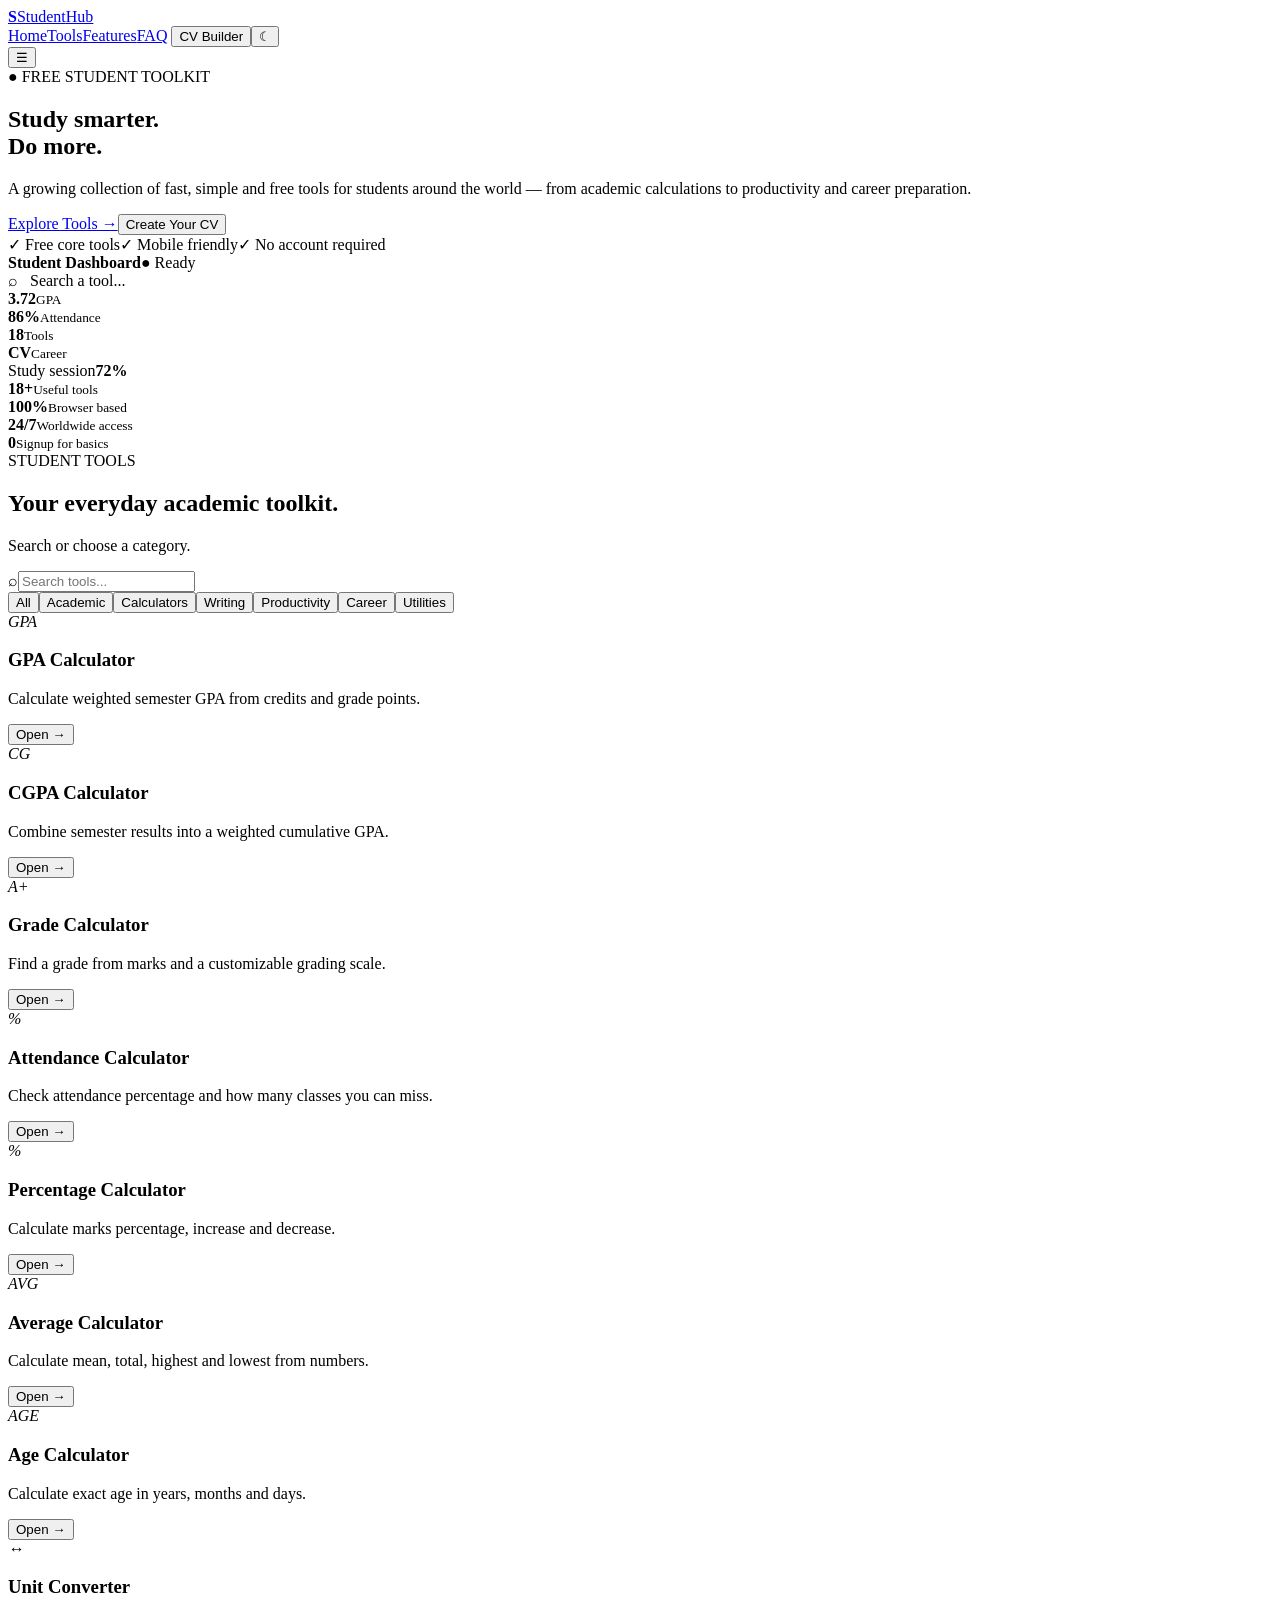
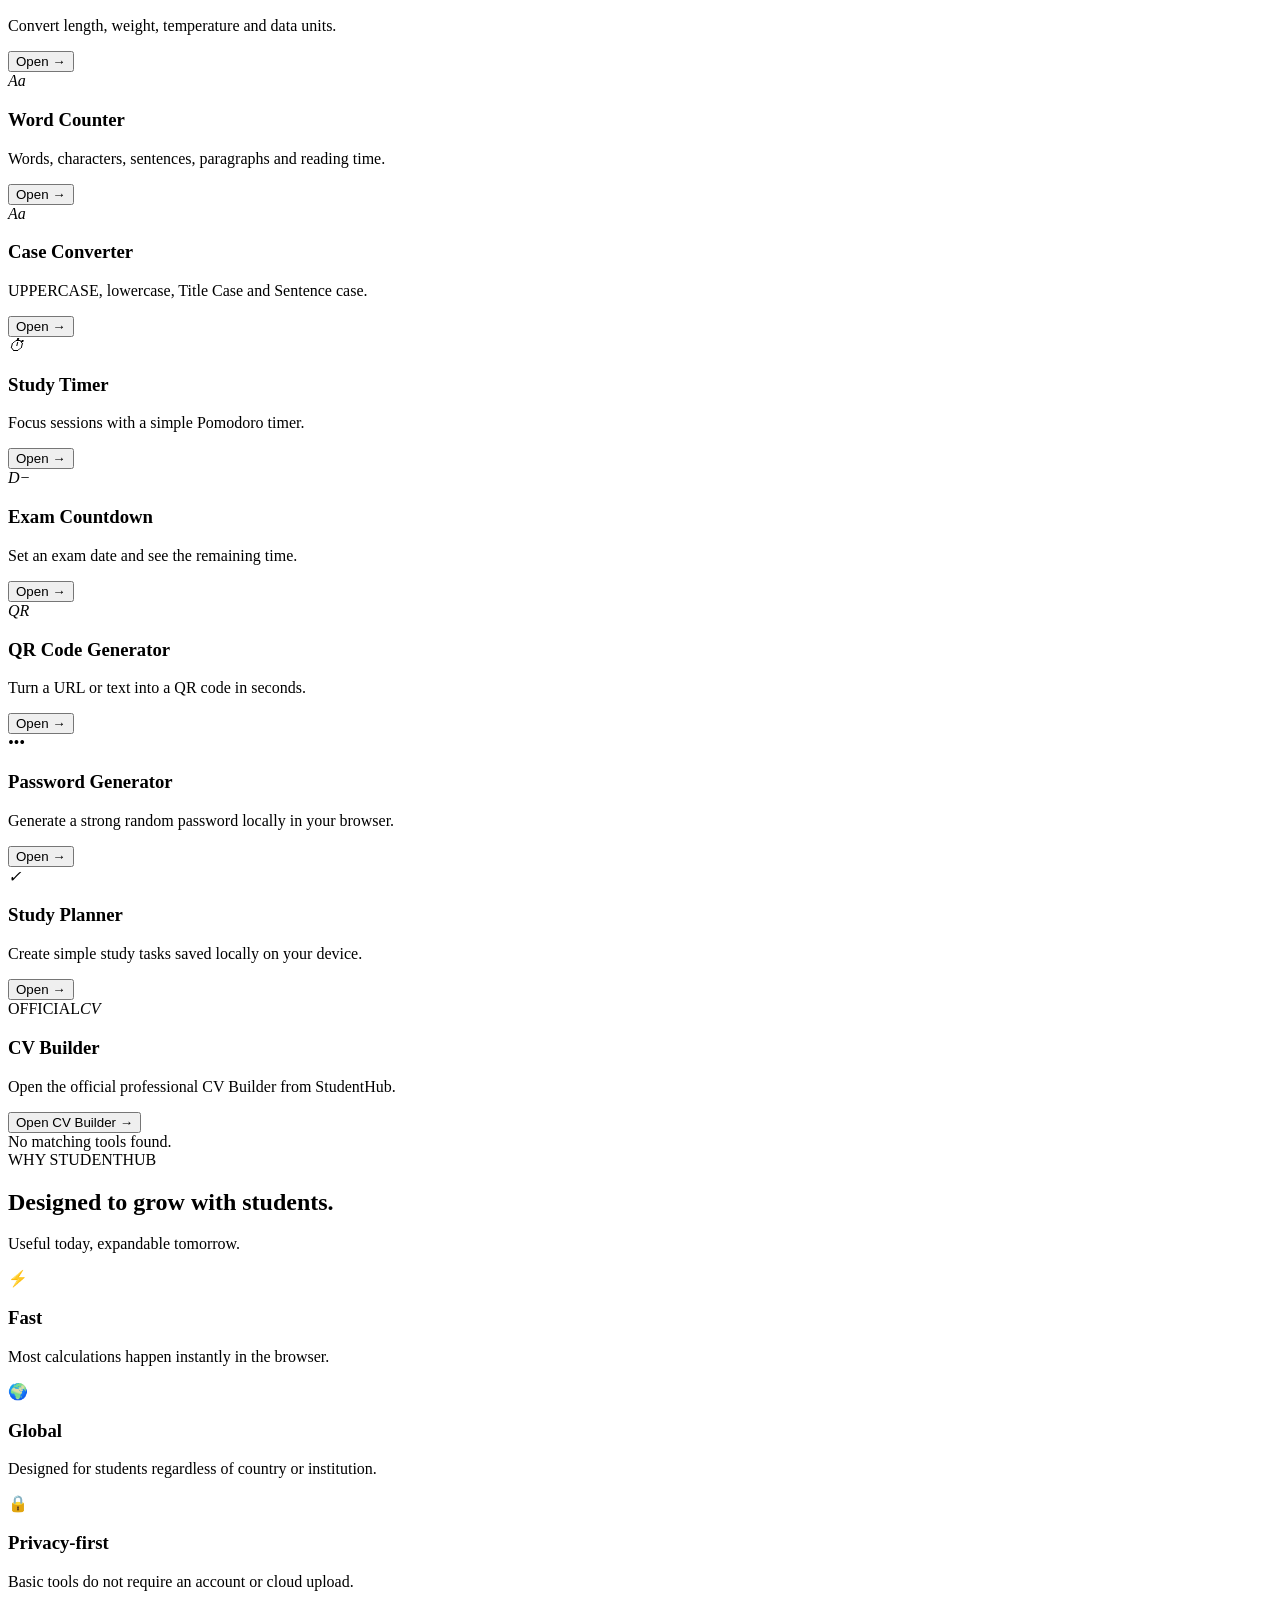
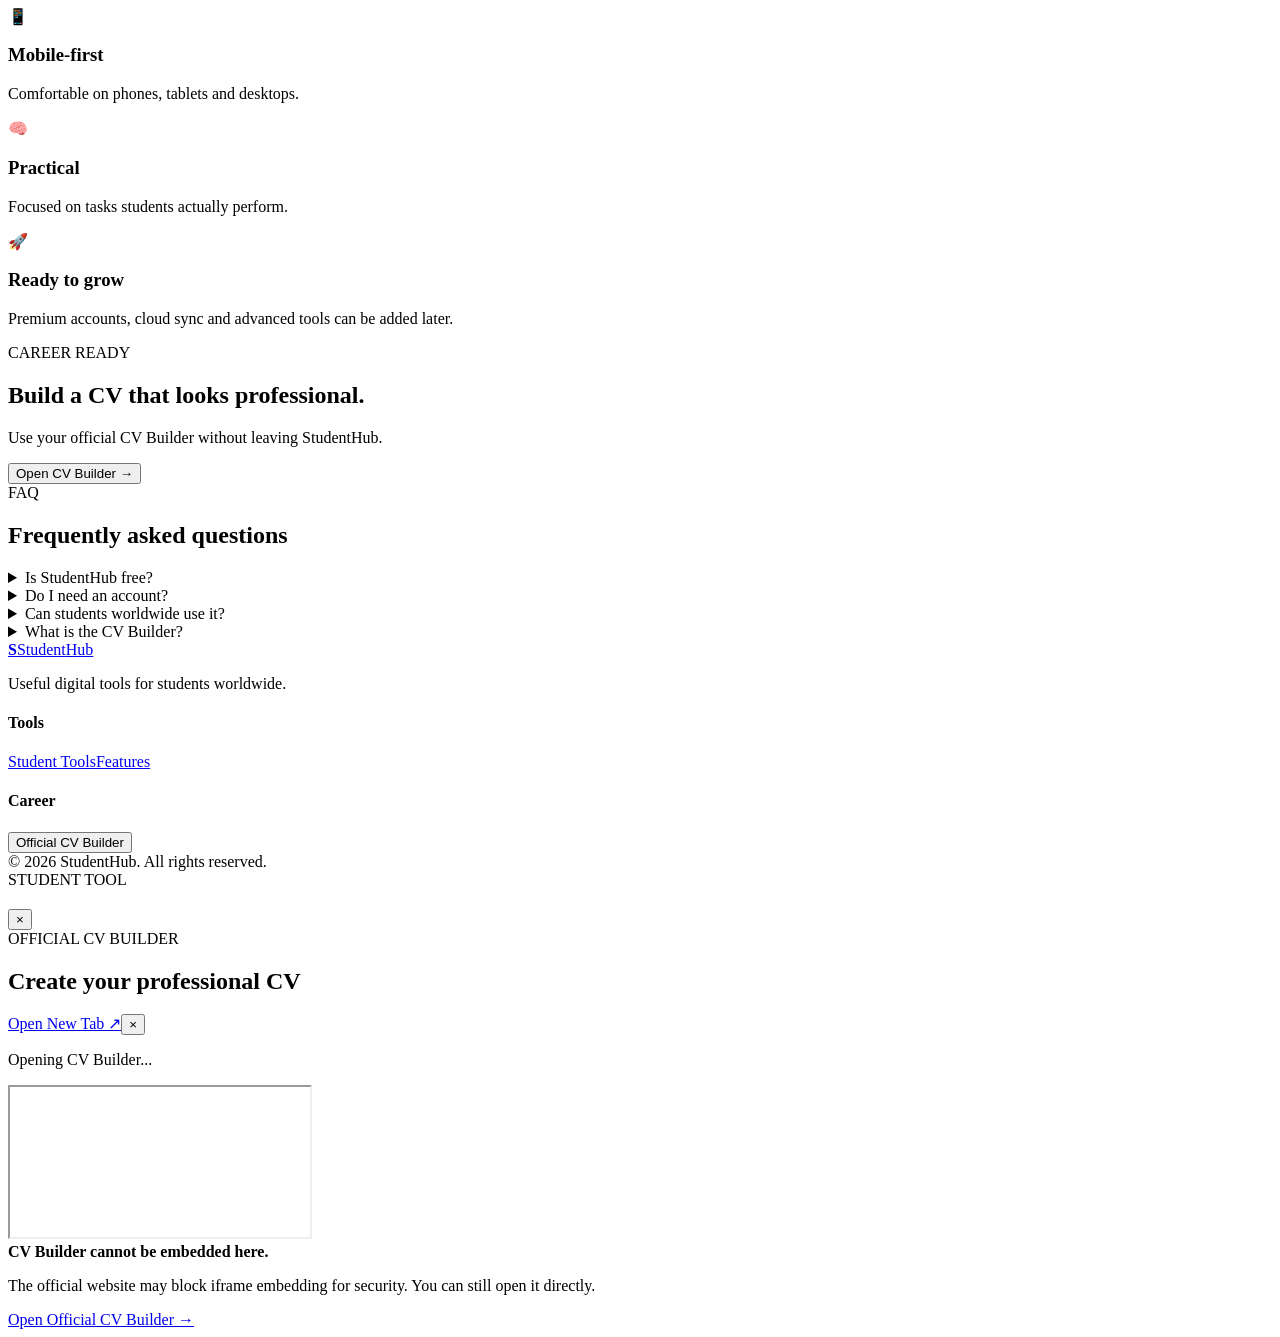
==== index.html @ d786d75e "Create index.html" ====
<!DOCTYPE html>
<html lang="en">
<head>
<meta charset="UTF-8"><meta name="viewport" content="width=device-width,initial-scale=1">
<meta name="theme-color" content="#5b5ce2">
<meta name="description" content="StudentHub — free online student tools: GPA, CGPA, grades, attendance, percentage, age, unit conversion, word counter, study timer, exam countdown, QR generator and official CV Builder.">
<meta name="robots" content="index,follow">
<meta property="og:title" content="StudentHub — Free Student Tools">
<meta property="og:description" content="A practical toolkit for students worldwide.">
<meta property="og:type" content="website">
<title>StudentHub — Free Student Tools</title>
<link rel="icon" href="favicon.svg">
<link rel="manifest" href="manifest.json">
<link rel="stylesheet" href="style.css">
<script type="application/ld+json">{"@context":"https://schema.org","@type":"WebApplication","name":"StudentHub","applicationCategory":"EducationalApplication","operatingSystem":"Web","description":"Free browser-based tools for students worldwide.","offers":{"@type":"Offer","price":"0","priceCurrency":"USD"}}</script>
</head>
<body>
<header class="header"><div class="container navwrap">
<a class="brand" href="#home"><b>S</b><span>Student<span>Hub</span></span></a>
<nav id="nav">
<a href="#home">Home</a><a href="#tools">Tools</a><a href="#features">Features</a><a href="#faq">FAQ</a>
<button class="navcv" data-cv>CV Builder</button><button class="theme" id="theme">☾</button>
</nav><button class="menubtn" id="menu">☰</button>
</div></header>

<main>
<section class="hero" id="home"><div class="container hero-grid">
<div><div class="pill">● FREE STUDENT TOOLKIT</div>
<h1>Study smarter.<br><span>Do more.</span></h1>
<p class="lead">A growing collection of fast, simple and free tools for students around the world — from academic calculations to productivity and career preparation.</p>
<div class="actions"><a class="btn primary" href="#tools">Explore Tools →</a><button class="btn ghost" data-cv>Create Your CV</button></div>
<div class="checks"><span>✓ Free core tools</span><span>✓ Mobile friendly</span><span>✓ No account required</span></div></div>
<div class="dashboard-card"><div class="dash-head"><b>Student Dashboard</b><span>● Ready</span></div>
<div class="dash-search">⌕ &nbsp; Search a tool...</div>
<div class="dash-grid"><div><b>3.72</b><small>GPA</small></div><div><b>86%</b><small>Attendance</small></div><div><b>18</b><small>Tools</small></div><div><b>CV</b><small>Career</small></div></div>
<div class="studybar"><span>Study session</span><strong>72%</strong><i><em></em></i></div></div>
</div></section>

<section class="stats"><div class="container statsgrid"><div><b>18+</b><small>Useful tools</small></div><div><b>100%</b><small>Browser based</small></div><div><b>24/7</b><small>Worldwide access</small></div><div><b>0</b><small>Signup for basics</small></div></div></section>

<section class="section" id="tools"><div class="container">
<div class="sectionhead"><div><label>STUDENT TOOLS</label><h2>Your everyday academic toolkit.</h2><p>Search or choose a category.</p></div><div class="search">⌕<input id="search" placeholder="Search tools..."></div></div>
<div class="cats"><button class="active" data-cat="all">All</button><button data-cat="academic">Academic</button><button data-cat="calculator">Calculators</button><button data-cat="writing">Writing</button><button data-cat="productivity">Productivity</button><button data-cat="career">Career</button><button data-cat="utility">Utilities</button></div>
<div class="toolgrid" id="grid">

<article class="tool" data-cat="academic calculator" data-name="GPA Calculator" data-tool="gpa"><i class="ico purple">GPA</i><h3>GPA Calculator</h3><p>Calculate weighted semester GPA from credits and grade points.</p><button>Open →</button></article>
<article class="tool" data-cat="academic calculator" data-name="CGPA Calculator" data-tool="cgpa"><i class="ico blue">CG</i><h3>CGPA Calculator</h3><p>Combine semester results into a weighted cumulative GPA.</p><button>Open →</button></article>
<article class="tool" data-cat="academic calculator" data-name="Grade Calculator" data-tool="grade"><i class="ico green">A+</i><h3>Grade Calculator</h3><p>Find a grade from marks and a customizable grading scale.</p><button>Open →</button></article>
<article class="tool" data-cat="academic calculator" data-name="Attendance Calculator" data-tool="attendance"><i class="ico teal">%</i><h3>Attendance Calculator</h3><p>Check attendance percentage and how many classes you can miss.</p><button>Open →</button></article>
<article class="tool" data-cat="calculator" data-name="Percentage Calculator" data-tool="percentage"><i class="ico orange">%</i><h3>Percentage Calculator</h3><p>Calculate marks percentage, increase and decrease.</p><button>Open →</button></article>
<article class="tool" data-cat="calculator" data-name="Average Calculator" data-tool="average"><i class="ico cyan">AVG</i><h3>Average Calculator</h3><p>Calculate mean, total, highest and lowest from numbers.</p><button>Open →</button></article>
<article class="tool" data-cat="calculator utility" data-name="Age Calculator" data-tool="age"><i class="ico pink">AGE</i><h3>Age Calculator</h3><p>Calculate exact age in years, months and days.</p><button>Open →</button></article>
<article class="tool" data-cat="utility calculator" data-name="Unit Converter" data-tool="units"><i class="ico violet">↔</i><h3>Unit Converter</h3><p>Convert length, weight, temperature and data units.</p><button>Open →</button></article>
<article class="tool" data-cat="writing academic" data-name="Word Counter" data-tool="words"><i class="ico red">Aa</i><h3>Word Counter</h3><p>Words, characters, sentences, paragraphs and reading time.</p><button>Open →</button></article>
<article class="tool" data-cat="writing utility" data-name="Case Converter" data-tool="case"><i class="ico gold">Aa</i><h3>Case Converter</h3><p>UPPERCASE, lowercase, Title Case and Sentence case.</p><button>Open →</button></article>
<article class="tool" data-cat="productivity academic" data-name="Study Timer Pomodoro" data-tool="timer"><i class="ico cyan">⏱</i><h3>Study Timer</h3><p>Focus sessions with a simple Pomodoro timer.</p><button>Open →</button></article>
<article class="tool" data-cat="productivity academic" data-name="Exam Countdown" data-tool="countdown"><i class="ico purple">D−</i><h3>Exam Countdown</h3><p>Set an exam date and see the remaining time.</p><button>Open →</button></article>
<article class="tool" data-cat="utility" data-name="QR Code Generator" data-tool="qr"><i class="ico blue">QR</i><h3>QR Code Generator</h3><p>Turn a URL or text into a QR code in seconds.</p><button>Open →</button></article>
<article class="tool" data-cat="utility" data-name="Password Generator" data-tool="password"><i class="ico dark">•••</i><h3>Password Generator</h3><p>Generate a strong random password locally in your browser.</p><button>Open →</button></article>
<article class="tool" data-cat="productivity" data-name="Study Planner" data-tool="planner"><i class="ico green">✓</i><h3>Study Planner</h3><p>Create simple study tasks saved locally on your device.</p><button>Open →</button></article>
<article class="tool featured" data-cat="career" data-name="Official CV Builder" data-tool="cv"><span class="official">OFFICIAL</span><i class="ico gold">CV</i><h3>CV Builder</h3><p>Open the official professional CV Builder from StudentHub.</p><button>Open CV Builder →</button></article>
</div><div id="none" class="none hidden">No matching tools found.</div>
</div></section>

<section class="section alt" id="features"><div class="container"><div class="center sectionhead"><label>WHY STUDENTHUB</label><h2>Designed to grow with students.</h2><p>Useful today, expandable tomorrow.</p></div>
<div class="features"><div><b>⚡</b><h3>Fast</h3><p>Most calculations happen instantly in the browser.</p></div><div><b>🌍</b><h3>Global</h3><p>Designed for students regardless of country or institution.</p></div><div><b>🔒</b><h3>Privacy-first</h3><p>Basic tools do not require an account or cloud upload.</p></div><div><b>📱</b><h3>Mobile-first</h3><p>Comfortable on phones, tablets and desktops.</p></div><div><b>🧠</b><h3>Practical</h3><p>Focused on tasks students actually perform.</p></div><div><b>🚀</b><h3>Ready to grow</h3><p>Premium accounts, cloud sync and advanced tools can be added later.</p></div></div></div></section>

<section class="section"><div class="container cta"><div><label>CAREER READY</label><h2>Build a CV that looks professional.</h2><p>Use your official CV Builder without leaving StudentHub.</p></div><button class="btn light" data-cv>Open CV Builder →</button></div></section>

<section class="section" id="faq"><div class="container faqwrap"><div class="center"><label>FAQ</label><h2>Frequently asked questions</h2></div>
<details><summary>Is StudentHub free?</summary><p>Yes. The core student tools are free. Premium features can be introduced later without removing the useful free tools.</p></details>
<details><summary>Do I need an account?</summary><p>No. The current core tools work without an account. A future account system can provide cloud sync and saved history.</p></details>
<details><summary>Can students worldwide use it?</summary><p>Yes. The calculations and utilities are designed as general-purpose student tools rather than for one specific institution.</p></details>
<details><summary>What is the CV Builder?</summary><p>StudentHub connects to the official CV Builder so students can create a professional CV for internships, jobs and applications.</p></details>
</div></section>
</main>

<footer><div class="container foot"><div><a class="brand" href="#home"><b>S</b><span>Student<span>Hub</span></span></a><p>Useful digital tools for students worldwide.</p></div><div><h4>Tools</h4><a href="#tools">Student Tools</a><a href="#features">Features</a></div><div><h4>Career</h4><button data-cv>Official CV Builder</button></div></div><div class="container copy">© <span id="year"></span> StudentHub. All rights reserved.</div></footer>

<div class="modal" id="modal"><div class="back" data-close></div><div class="dialog"><div class="dhead"><div><label id="kicker">STUDENT TOOL</label><h2 id="title"></h2></div><button class="close" data-close>×</button></div><div id="body"></div></div></div>

<div class="cvmodal" id="cvmodal"><div class="back"></div><div class="cvsheet" id="cvsheet"><div class="cvhead" id="cvdrag"><div><label>OFFICIAL CV BUILDER</label><h2>Create your professional CV</h2></div><div class="cvbuttons"><a href="https://cv-builder-xi-one.vercel.app/" target="_blank" rel="noopener">Open New Tab ↗</a><button class="close" id="cvclose">×</button></div></div><div class="frame"><div class="loading" id="loading"><span></span><p>Opening CV Builder...</p></div><iframe id="cvframe" title="Official CV Builder" src="about:blank"></iframe><div class="fallback" id="fallback"><strong>CV Builder cannot be embedded here.</strong><p>The official website may block iframe embedding for security. You can still open it directly.</p><a class="btn primary" href="https://cv-builder-xi-one.vercel.app/" target="_blank" rel="noopener">Open Official CV Builder →</a></div></div></div></div>

<script src="app.js"></script>
</body></html>
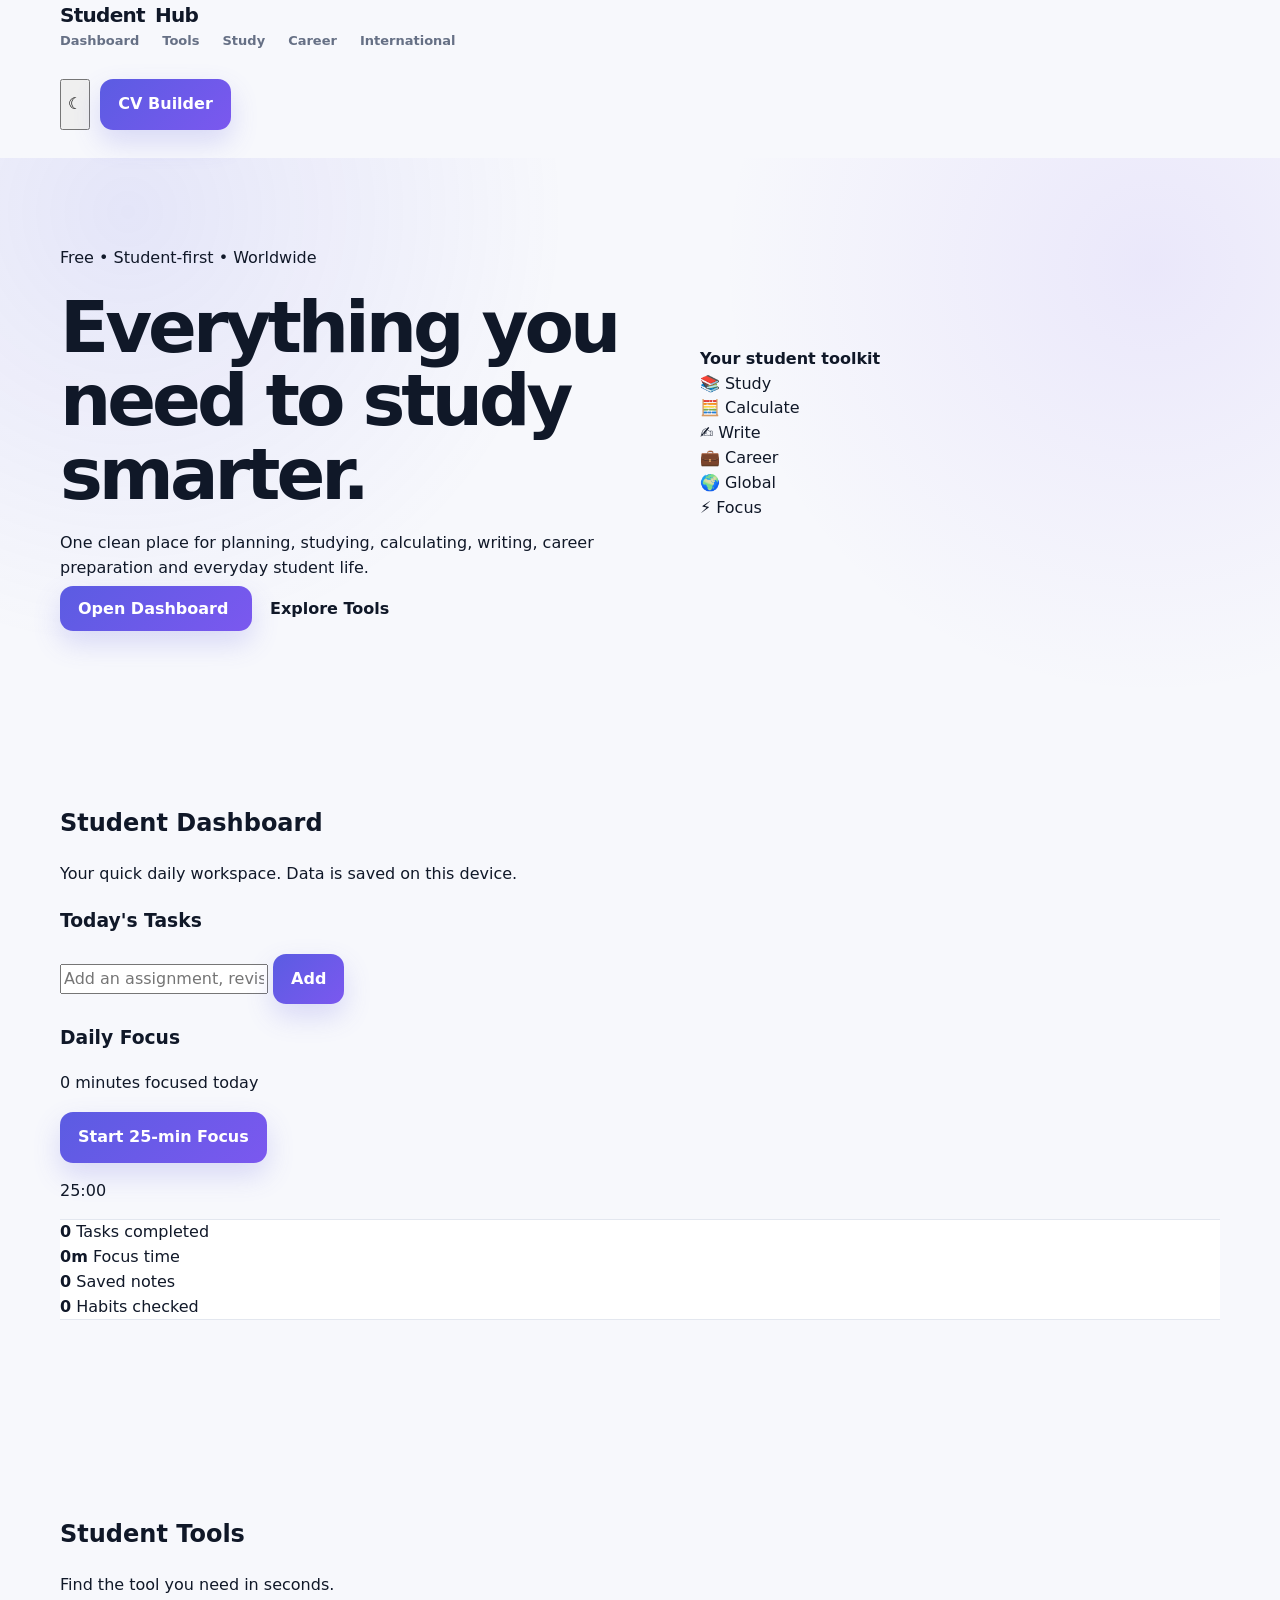
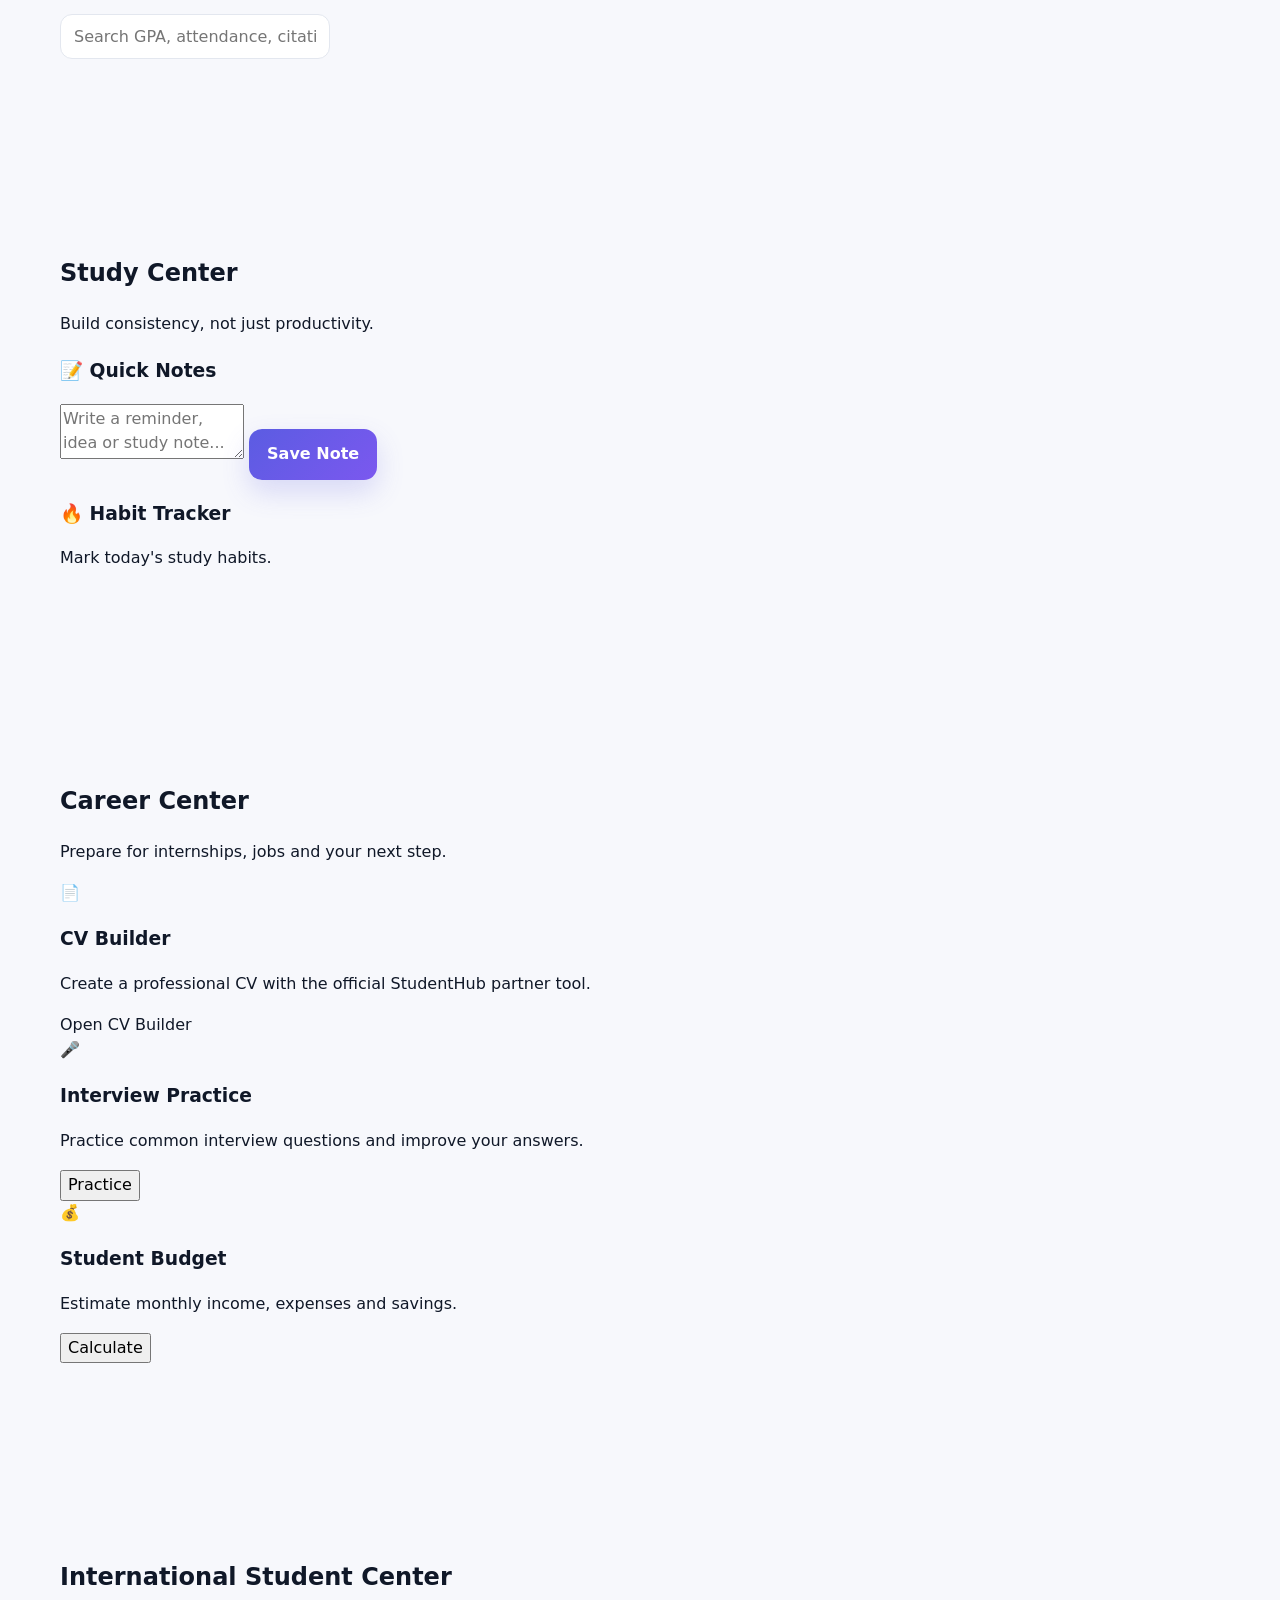
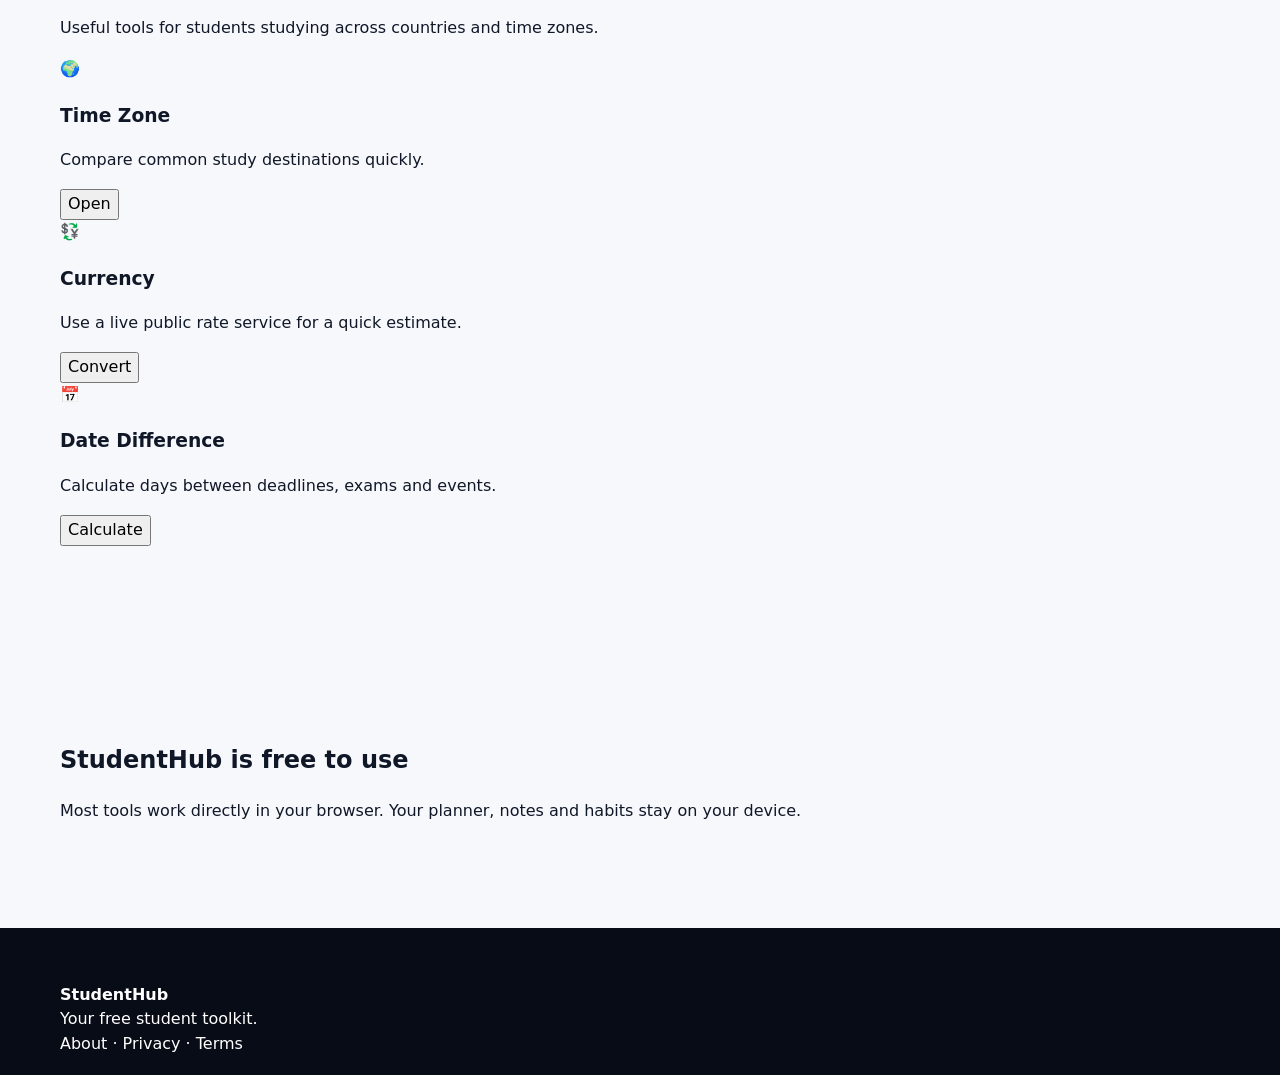
==== commit 4633fcb9: "Update index.html" ====
--- a/index.html
+++ b/index.html
@@ -1,85 +1,589 @@
-<!DOCTYPE html>
+<!doctype html>
 <html lang="en">
 <head>
-<meta charset="UTF-8"><meta name="viewport" content="width=device-width,initial-scale=1">
-<meta name="theme-color" content="#5b5ce2">
-<meta name="description" content="StudentHub — free online student tools: GPA, CGPA, grades, attendance, percentage, age, unit conversion, word counter, study timer, exam countdown, QR generator and official CV Builder.">
+<meta charset="utf-8">
+<meta name="viewport" content="width=device-width,initial-scale=1">
+
+<title>StudentHub — Your Free Student Toolkit</title>
+
+<meta name="description"
+content="StudentHub is a free all-in-one toolkit for students: study planner, focus timer, GPA, attendance, writing, career, international and productivity tools.">
+
 <meta name="robots" content="index,follow">
-<meta property="og:title" content="StudentHub — Free Student Tools">
-<meta property="og:description" content="A practical toolkit for students worldwide.">
+
+<link rel="canonical" href="https://studenthub-two-ruddy.vercel.app/">
+
+<meta property="og:title" content="StudentHub — Your Free Student Toolkit">
+<meta property="og:description"
+content="Free tools for studying, planning, writing, career preparation and everyday student life.">
 <meta property="og:type" content="website">
-<title>StudentHub — Free Student Tools</title>
-<link rel="icon" href="favicon.svg">
+<meta property="og:url" content="https://studenthub-two-ruddy.vercel.app/">
+
 <link rel="manifest" href="manifest.json">
+<link rel="icon" href="favicon.svg" type="image/svg+xml">
+
 <link rel="stylesheet" href="style.css">
-<script type="application/ld+json">{"@context":"https://schema.org","@type":"WebApplication","name":"StudentHub","applicationCategory":"EducationalApplication","operatingSystem":"Web","description":"Free browser-based tools for students worldwide.","offers":{"@type":"Offer","price":"0","priceCurrency":"USD"}}</script>
 </head>
+
 <body>
-<header class="header"><div class="container navwrap">
-<a class="brand" href="#home"><b>S</b><span>Student<span>Hub</span></span></a>
-<nav id="nav">
-<a href="#home">Home</a><a href="#tools">Tools</a><a href="#features">Features</a><a href="#faq">FAQ</a>
-<button class="navcv" data-cv>CV Builder</button><button class="theme" id="theme">☾</button>
-</nav><button class="menubtn" id="menu">☰</button>
-</div></header>
+
+<header>
+<div class="container nav">
+
+<a class="brand" href="#">
+Student<span>Hub</span>
+</a>
+
+<nav>
+<a href="#dashboard">Dashboard</a>
+<a href="#tools">Tools</a>
+<a href="#study">Study</a>
+<a href="#career">Career</a>
+<a href="#international">International</a>
+</nav>
+
+<div class="actions">
+
+<button class="icon-btn" id="theme" aria-label="Toggle theme">
+☾
+</button>
+
+<a class="btn primary"
+href="https://cv-builder-xi-one.vercel.app/"
+target="_blank"
+rel="noopener">
+CV Builder
+</a>
+
+</div>
+</div>
+</header>
+
 
 <main>
-<section class="hero" id="home"><div class="container hero-grid">
-<div><div class="pill">● FREE STUDENT TOOLKIT</div>
-<h1>Study smarter.<br><span>Do more.</span></h1>
-<p class="lead">A growing collection of fast, simple and free tools for students around the world — from academic calculations to productivity and career preparation.</p>
-<div class="actions"><a class="btn primary" href="#tools">Explore Tools →</a><button class="btn ghost" data-cv>Create Your CV</button></div>
-<div class="checks"><span>✓ Free core tools</span><span>✓ Mobile friendly</span><span>✓ No account required</span></div></div>
-<div class="dashboard-card"><div class="dash-head"><b>Student Dashboard</b><span>● Ready</span></div>
-<div class="dash-search">⌕ &nbsp; Search a tool...</div>
-<div class="dash-grid"><div><b>3.72</b><small>GPA</small></div><div><b>86%</b><small>Attendance</small></div><div><b>18</b><small>Tools</small></div><div><b>CV</b><small>Career</small></div></div>
-<div class="studybar"><span>Study session</span><strong>72%</strong><i><em></em></i></div></div>
-</div></section>
-
-<section class="stats"><div class="container statsgrid"><div><b>18+</b><small>Useful tools</small></div><div><b>100%</b><small>Browser based</small></div><div><b>24/7</b><small>Worldwide access</small></div><div><b>0</b><small>Signup for basics</small></div></div></section>
-
-<section class="section" id="tools"><div class="container">
-<div class="sectionhead"><div><label>STUDENT TOOLS</label><h2>Your everyday academic toolkit.</h2><p>Search or choose a category.</p></div><div class="search">⌕<input id="search" placeholder="Search tools..."></div></div>
-<div class="cats"><button class="active" data-cat="all">All</button><button data-cat="academic">Academic</button><button data-cat="calculator">Calculators</button><button data-cat="writing">Writing</button><button data-cat="productivity">Productivity</button><button data-cat="career">Career</button><button data-cat="utility">Utilities</button></div>
-<div class="toolgrid" id="grid">
-
-<article class="tool" data-cat="academic calculator" data-name="GPA Calculator" data-tool="gpa"><i class="ico purple">GPA</i><h3>GPA Calculator</h3><p>Calculate weighted semester GPA from credits and grade points.</p><button>Open →</button></article>
-<article class="tool" data-cat="academic calculator" data-name="CGPA Calculator" data-tool="cgpa"><i class="ico blue">CG</i><h3>CGPA Calculator</h3><p>Combine semester results into a weighted cumulative GPA.</p><button>Open →</button></article>
-<article class="tool" data-cat="academic calculator" data-name="Grade Calculator" data-tool="grade"><i class="ico green">A+</i><h3>Grade Calculator</h3><p>Find a grade from marks and a customizable grading scale.</p><button>Open →</button></article>
-<article class="tool" data-cat="academic calculator" data-name="Attendance Calculator" data-tool="attendance"><i class="ico teal">%</i><h3>Attendance Calculator</h3><p>Check attendance percentage and how many classes you can miss.</p><button>Open →</button></article>
-<article class="tool" data-cat="calculator" data-name="Percentage Calculator" data-tool="percentage"><i class="ico orange">%</i><h3>Percentage Calculator</h3><p>Calculate marks percentage, increase and decrease.</p><button>Open →</button></article>
-<article class="tool" data-cat="calculator" data-name="Average Calculator" data-tool="average"><i class="ico cyan">AVG</i><h3>Average Calculator</h3><p>Calculate mean, total, highest and lowest from numbers.</p><button>Open →</button></article>
-<article class="tool" data-cat="calculator utility" data-name="Age Calculator" data-tool="age"><i class="ico pink">AGE</i><h3>Age Calculator</h3><p>Calculate exact age in years, months and days.</p><button>Open →</button></article>
-<article class="tool" data-cat="utility calculator" data-name="Unit Converter" data-tool="units"><i class="ico violet">↔</i><h3>Unit Converter</h3><p>Convert length, weight, temperature and data units.</p><button>Open →</button></article>
-<article class="tool" data-cat="writing academic" data-name="Word Counter" data-tool="words"><i class="ico red">Aa</i><h3>Word Counter</h3><p>Words, characters, sentences, paragraphs and reading time.</p><button>Open →</button></article>
-<article class="tool" data-cat="writing utility" data-name="Case Converter" data-tool="case"><i class="ico gold">Aa</i><h3>Case Converter</h3><p>UPPERCASE, lowercase, Title Case and Sentence case.</p><button>Open →</button></article>
-<article class="tool" data-cat="productivity academic" data-name="Study Timer Pomodoro" data-tool="timer"><i class="ico cyan">⏱</i><h3>Study Timer</h3><p>Focus sessions with a simple Pomodoro timer.</p><button>Open →</button></article>
-<article class="tool" data-cat="productivity academic" data-name="Exam Countdown" data-tool="countdown"><i class="ico purple">D−</i><h3>Exam Countdown</h3><p>Set an exam date and see the remaining time.</p><button>Open →</button></article>
-<article class="tool" data-cat="utility" data-name="QR Code Generator" data-tool="qr"><i class="ico blue">QR</i><h3>QR Code Generator</h3><p>Turn a URL or text into a QR code in seconds.</p><button>Open →</button></article>
-<article class="tool" data-cat="utility" data-name="Password Generator" data-tool="password"><i class="ico dark">•••</i><h3>Password Generator</h3><p>Generate a strong random password locally in your browser.</p><button>Open →</button></article>
-<article class="tool" data-cat="productivity" data-name="Study Planner" data-tool="planner"><i class="ico green">✓</i><h3>Study Planner</h3><p>Create simple study tasks saved locally on your device.</p><button>Open →</button></article>
-<article class="tool featured" data-cat="career" data-name="Official CV Builder" data-tool="cv"><span class="official">OFFICIAL</span><i class="ico gold">CV</i><h3>CV Builder</h3><p>Open the official professional CV Builder from StudentHub.</p><button>Open CV Builder →</button></article>
-</div><div id="none" class="none hidden">No matching tools found.</div>
-</div></section>
-
-<section class="section alt" id="features"><div class="container"><div class="center sectionhead"><label>WHY STUDENTHUB</label><h2>Designed to grow with students.</h2><p>Useful today, expandable tomorrow.</p></div>
-<div class="features"><div><b>⚡</b><h3>Fast</h3><p>Most calculations happen instantly in the browser.</p></div><div><b>🌍</b><h3>Global</h3><p>Designed for students regardless of country or institution.</p></div><div><b>🔒</b><h3>Privacy-first</h3><p>Basic tools do not require an account or cloud upload.</p></div><div><b>📱</b><h3>Mobile-first</h3><p>Comfortable on phones, tablets and desktops.</p></div><div><b>🧠</b><h3>Practical</h3><p>Focused on tasks students actually perform.</p></div><div><b>🚀</b><h3>Ready to grow</h3><p>Premium accounts, cloud sync and advanced tools can be added later.</p></div></div></div></section>
-
-<section class="section"><div class="container cta"><div><label>CAREER READY</label><h2>Build a CV that looks professional.</h2><p>Use your official CV Builder without leaving StudentHub.</p></div><button class="btn light" data-cv>Open CV Builder →</button></div></section>
-
-<section class="section" id="faq"><div class="container faqwrap"><div class="center"><label>FAQ</label><h2>Frequently asked questions</h2></div>
-<details><summary>Is StudentHub free?</summary><p>Yes. The core student tools are free. Premium features can be introduced later without removing the useful free tools.</p></details>
-<details><summary>Do I need an account?</summary><p>No. The current core tools work without an account. A future account system can provide cloud sync and saved history.</p></details>
-<details><summary>Can students worldwide use it?</summary><p>Yes. The calculations and utilities are designed as general-purpose student tools rather than for one specific institution.</p></details>
-<details><summary>What is the CV Builder?</summary><p>StudentHub connects to the official CV Builder so students can create a professional CV for internships, jobs and applications.</p></details>
-</div></section>
+
+<!-- HERO -->
+
+<section class="hero">
+
+<div class="container hero-grid">
+
+<div>
+
+<div class="eyebrow">
+Free • Student-first • Worldwide
+</div>
+
+<h1>
+Everything you need to study smarter.
+</h1>
+
+<p>
+One clean place for planning, studying, calculating, writing,
+career preparation and everyday student life.
+</p>
+
+<div class="hero-buttons">
+
+<a class="btn primary" href="#dashboard">
+Open Dashboard
+</a>
+
+<a class="btn" href="#tools">
+Explore Tools
+</a>
+
+</div>
+
+</div>
+
+
+<div class="hero-card">
+
+<strong>Your student toolkit</strong>
+
+<div class="mini-grid">
+
+<div class="mini">📚 Study</div>
+<div class="mini">🧮 Calculate</div>
+<div class="mini">✍️ Write</div>
+<div class="mini">💼 Career</div>
+<div class="mini">🌍 Global</div>
+<div class="mini">⚡ Focus</div>
+
+</div>
+
+</div>
+
+</div>
+
+</section>
+
+
+<!-- DASHBOARD -->
+
+<section class="section" id="dashboard">
+
+<div class="container">
+
+<div class="section-head">
+
+<div>
+
+<h2>Student Dashboard</h2>
+
+<p>
+Your quick daily workspace. Data is saved on this device.
+</p>
+
+</div>
+
+</div>
+
+
+<div class="dashboard">
+
+
+<div class="card dash-main">
+
+<h3>Today's Tasks</h3>
+
+<div class="task-row">
+
+<input
+id="taskInput"
+class="field"
+placeholder="Add an assignment, revision or goal"
+>
+
+<button class="btn primary" id="addTask">
+Add
+</button>
+
+</div>
+
+<div id="tasks"></div>
+
+</div>
+
+
+<div class="card dash-side">
+
+<h3>Daily Focus</h3>
+
+<p id="focusText">
+0 minutes focused today
+</p>
+
+<div class="progress">
+<i id="focusBar"></i>
+</div>
+
+<button
+class="btn primary full"
+id="focusStart">
+Start 25-min Focus
+</button>
+
+<p id="focusTimer" class="focus-timer">
+25:00
+</p>
+
+</div>
+
+</div>
+
+
+<div class="stats">
+
+<div class="stat">
+<b id="taskStat">0</b>
+<span>Tasks completed</span>
+</div>
+
+<div class="stat">
+<b id="studyStat">0m</b>
+<span>Focus time</span>
+</div>
+
+<div class="stat">
+<b id="noteStat">0</b>
+<span>Saved notes</span>
+</div>
+
+<div class="stat">
+<b id="habitStat">0</b>
+<span>Habits checked</span>
+</div>
+
+</div>
+
+</div>
+
+</section>
+
+
+<!-- TOOLS -->
+
+<section class="section" id="tools">
+
+<div class="container">
+
+<div class="section-head">
+
+<div>
+
+<h2>Student Tools</h2>
+
+<p>
+Find the tool you need in seconds.
+</p>
+
+</div>
+
+</div>
+
+
+<input
+class="search"
+id="search"
+placeholder="Search GPA, attendance, citation, timer, CV..."
+>
+
+
+<div class="filters" id="filters"></div>
+
+<div class="grid" id="toolGrid"></div>
+
+</div>
+
+</section>
+
+
+<!-- STUDY -->
+
+<section class="section" id="study">
+
+<div class="container">
+
+<div class="section-head">
+
+<div>
+
+<h2>Study Center</h2>
+
+<p>
+Build consistency, not just productivity.
+</p>
+
+</div>
+
+</div>
+
+
+<div class="tool-area">
+
+
+<div class="tool-panel">
+
+<h3>📝 Quick Notes</h3>
+
+<textarea
+id="notes"
+class="field"
+placeholder="Write a reminder, idea or study note..."
+></textarea>
+
+<button
+class="btn primary"
+id="saveNote">
+Save Note
+</button>
+
+<div id="noteList"></div>
+
+</div>
+
+
+<div class="tool-panel">
+
+<h3>🔥 Habit Tracker</h3>
+
+<p>
+Mark today's study habits.
+</p>
+
+<div id="habits"></div>
+
+</div>
+
+
+</div>
+
+</div>
+
+</section>
+
+
+<!-- CAREER -->
+
+<section class="section" id="career">
+
+<div class="container">
+
+<div class="section-head">
+
+<div>
+
+<h2>Career Center</h2>
+
+<p>
+Prepare for internships, jobs and your next step.
+</p>
+
+</div>
+
+</div>
+
+
+<div class="grid">
+
+
+<div class="card">
+
+<div class="tool-icon">📄</div>
+
+<h3>CV Builder</h3>
+
+<p>
+Create a professional CV with the official StudentHub partner tool.
+</p>
+
+<a
+class="tool-btn"
+href="https://cv-builder-xi-one.vercel.app/"
+target="_blank"
+rel="noopener">
+Open CV Builder
+</a>
+
+</div>
+
+
+<div class="card">
+
+<div class="tool-icon">🎤</div>
+
+<h3>Interview Practice</h3>
+
+<p>
+Practice common interview questions and improve your answers.
+</p>
+
+<button
+class="tool-btn"
+onclick="openTool('interview')">
+Practice
+</button>
+
+</div>
+
+
+<div class="card">
+
+<div class="tool-icon">💰</div>
+
+<h3>Student Budget</h3>
+
+<p>
+Estimate monthly income, expenses and savings.
+</p>
+
+<button
+class="tool-btn"
+onclick="openTool('budget')">
+Calculate
+</button>
+
+</div>
+
+
+</div>
+
+</div>
+
+</section>
+
+
+<!-- INTERNATIONAL -->
+
+<section class="section" id="international">
+
+<div class="container">
+
+<div class="section-head">
+
+<div>
+
+<h2>International Student Center</h2>
+
+<p>
+Useful tools for students studying across countries and time zones.
+</p>
+
+</div>
+
+</div>
+
+
+<div class="grid">
+
+
+<div class="card">
+
+<div class="tool-icon">🌍</div>
+
+<h3>Time Zone</h3>
+
+<p>
+Compare common study destinations quickly.
+</p>
+
+<button
+class="tool-btn"
+onclick="openTool('timezone')">
+Open
+</button>
+
+</div>
+
+
+<div class="card">
+
+<div class="tool-icon">💱</div>
+
+<h3>Currency</h3>
+
+<p>
+Use a live public rate service for a quick estimate.
+</p>
+
+<button
+class="tool-btn"
+onclick="openTool('currency')">
+Convert
+</button>
+
+</div>
+
+
+<div class="card">
+
+<div class="tool-icon">📅</div>
+
+<h3>Date Difference</h3>
+
+<p>
+Calculate days between deadlines, exams and events.
+</p>
+
+<button
+class="tool-btn"
+onclick="openTool('date')">
+Calculate
+</button>
+
+</div>
+
+
+</div>
+
+</div>
+
+</section>
+
+
+<section class="section">
+
+<div class="container">
+
+<div class="card final-card">
+
+<h2>
+StudentHub is free to use
+</h2>
+
+<p>
+Most tools work directly in your browser. Your planner,
+notes and habits stay on your device.
+</p>
+
+</div>
+
+</div>
+
+</section>
+
 </main>
 
-<footer><div class="container foot"><div><a class="brand" href="#home"><b>S</b><span>Student<span>Hub</span></span></a><p>Useful digital tools for students worldwide.</p></div><div><h4>Tools</h4><a href="#tools">Student Tools</a><a href="#features">Features</a></div><div><h4>Career</h4><button data-cv>Official CV Builder</button></div></div><div class="container copy">© <span id="year"></span> StudentHub. All rights reserved.</div></footer>
-
-<div class="modal" id="modal"><div class="back" data-close></div><div class="dialog"><div class="dhead"><div><label id="kicker">STUDENT TOOL</label><h2 id="title"></h2></div><button class="close" data-close>×</button></div><div id="body"></div></div></div>
-
-<div class="cvmodal" id="cvmodal"><div class="back"></div><div class="cvsheet" id="cvsheet"><div class="cvhead" id="cvdrag"><div><label>OFFICIAL CV BUILDER</label><h2>Create your professional CV</h2></div><div class="cvbuttons"><a href="https://cv-builder-xi-one.vercel.app/" target="_blank" rel="noopener">Open New Tab ↗</a><button class="close" id="cvclose">×</button></div></div><div class="frame"><div class="loading" id="loading"><span></span><p>Opening CV Builder...</p></div><iframe id="cvframe" title="Official CV Builder" src="about:blank"></iframe><div class="fallback" id="fallback"><strong>CV Builder cannot be embedded here.</strong><p>The official website may block iframe embedding for security. You can still open it directly.</p><a class="btn primary" href="https://cv-builder-xi-one.vercel.app/" target="_blank" rel="noopener">Open Official CV Builder →</a></div></div></div></div>
+
+<footer>
+
+<div class="container footer-grid">
+
+<div>
+
+<strong>StudentHub</strong>
+
+<div>
+Your free student toolkit.
+</div>
+
+</div>
+
+<div>
+
+<a href="about.html">About</a>
+·
+<a href="privacy.html">Privacy</a>
+·
+<a href="terms.html">Terms</a>
+
+</div>
+
+</div>
+
+</footer>
+
+
+<!-- TOOL MODAL -->
+
+<div class="modal" id="modal">
+
+<div class="sheet">
+
+<div class="sheet-top">
+
+<h2 id="modalTitle">
+Tool
+</h2>
+
+<button
+class="close"
+onclick="closeTool()">
+✕
+</button>
+
+</div>
+
+<div id="modalBody"></div>
+
+</div>
+
+</div>
+
 
 <script src="app.js"></script>
-</body></html>
+
+</body>
+</html>
--- a/style.css
+++ b/style.css
@@ -0,0 +1 @@
+:root{--bg:#f7f8fc;--card:#fff;--soft:#f0f2f7;--text:#101828;--muted:#667085;--line:#e3e7ef;--p:#5b5ce2;--p2:#7b58ef;--shadow:0 20px 60px rgba(16,24,40,.09)}*{box-sizing:border-box}html{scroll-behavior:smooth}body{margin:0;background:var(--bg);color:var(--text);font-family:Inter,system-ui,-apple-system,Segoe UI,sans-serif;line-height:1.55}body.dark{--bg:#070b15;--card:#0f1625;--soft:#151e2e;--text:#f6f7fb;--muted:#98a2b3;--line:#263149;--shadow:0 25px 80px #0006}a{text-decoration:none;color:inherit}button,input,textarea,select{font:inherit}.container{width:min(1160px,calc(100% - 32px));margin:auto}.header{position:sticky;top:0;z-index:40;background:#fffdd;backdrop-filter:blur(18px);border-bottom:1px solid var(--line)}.dark .header{background:#070b15dd}.navwrap{height:72px;display:flex;align-items:center;justify-content:space-between}.brand{display:flex;align-items:center;gap:10px;font-size:20px;font-weight:900;letter-spacing:-.7px}.brand b{width:35px;height:35px;border-radius:11px;display:grid;place-items:center;color:#fff;background:linear-gradient(135deg,var(--p),var(--p2))}.brand span span{color:var(--p)}nav{display:flex;gap:23px;align-items:center;font-size:13px;font-weight:700}nav a{color:var(--muted)}.navcv{border:0;background:var(--text);color:var(--bg);padding:10px 14px;border-radius:11px;font-weight:800;cursor:pointer}.theme,.menubtn{width:40px;height:40px;border:1px solid var(--line);background:var(--card);color:var(--text);border-radius:11px;cursor:pointer}.menubtn{display:none;font-size:19px}.hero{padding:88px 0 76px;background:radial-gradient(circle at 10% 10%,#5b5ce21f,transparent 35%),radial-gradient(circle at 90% 20%,#7b58ef1a,transparent 35%)}.hero-grid{display:grid;grid-template-columns:1.05fr .95fr;gap:65px;align-items:center}.pill,label{font-size:10px;font-weight:900;letter-spacing:1.5px;color:var(--p)}.pill{display:inline-block;padding:7px 11px;border:1px solid var(--line);background:var(--card);border-radius:99px}.hero h1{font-size:clamp(45px,6.3vw,72px);line-height:1.02;letter-spacing:-4px;margin:20px 0}.hero h1 span{color:var(--p)}.lead{font-size:18px;color:var(--muted);max-width:650px}.actions{display:flex;gap:10px;margin:28px 0}.btn{border:0;border-radius:13px;padding:13px 18px;font-weight:850;cursor:pointer}.primary{color:#fff;background:linear-gradient(135deg,var(--p),var(--p2));box-shadow:0 12px 28px #5b5ce233}.ghost{background:var(--card);color:var(--text);border:1px solid var(--line)}.checks{display:flex;flex-wrap:wrap;gap:17px;color:var(--muted);font-size:12px;font-weight:650}.dashboard-card{padding:20px;border:1px solid var(--line);border-radius:26px;background:var(--card);box-shadow:var(--shadow);transform:rotate(1deg)}.dash-head{display:flex;justify-content:space-between}.dash-head span{color:#16a34a;font-size:11px}.dash-search{margin:18px 0 11px;padding:13px;background:var(--soft);border-radius:12px;color:var(--muted);font-size:13px}.dash-grid{display:grid;grid-template-columns:1fr 1fr;gap:10px}.dash-grid div{padding:19px;border:1px solid var(--line);border-radius:14px}.dash-grid b{display:block;font-size:22px}.dash-grid small{color:var(--muted)}.studybar{margin-top:11px;padding:15px;border:1px solid var(--line);border-radius:14px}.studybar strong{float:right}.studybar i{display:block;height:7px;background:var(--soft);border-radius:99px;margin-top:10px;overflow:hidden}.studybar em{display:block;width:72%;height:100%;background:linear-gradient(90deg,var(--p),var(--p2));border-radius:99px}.stats{background:var(--card);border-block:1px solid var(--line)}.statsgrid{display:grid;grid-template-columns:repeat(4,1fr)}.statsgrid div{text-align:center;padding:24px;border-right:1px solid var(--line)}.statsgrid div:last-child{border:0}.statsgrid b{display:block;font-size:24px}.statsgrid small{color:var(--muted)}.section{padding:88px 0}.alt{background:var(--card);border-block:1px solid var(--line)}.sectionhead{display:flex;align-items:end;justify-content:space-between;gap:30px;margin-bottom:28px}.sectionhead h2,.center h2{font-size:38px;line-height:1.1;letter-spacing:-1.6px;margin:7px 0}.sectionhead p{margin:0;color:var(--muted)}.center{text-align:center}.search{width:270px;height:45px;border:1px solid var(--line);background:var(--card);border-radius:12px;display:flex;align-items:center;padding:0 13px;color:var(--muted);gap:8px}.search input{width:100%;border:0;outline:0;background:none;color:var(--text)}.cats{display:flex;gap:8px;overflow:auto;padding-bottom:18px}.cats button{white-space:nowrap;border:1px solid var(--line);background:var(--card);color:var(--muted);border-radius:99px;padding:8px 13px;font-size:12px;font-weight:800;cursor:pointer}.cats button.active{background:var(--text);color:var(--bg);border-color:var(--text)}.toolgrid{display:grid;grid-template-columns:repeat(4,1fr);gap:14px}.tool{position:relative;min-height:235px;padding:20px;border:1px solid var(--line);border-radius:19px;background:var(--card);display:flex;flex-direction:column;transition:.2s}.tool:hover{transform:translateY(-5px);box-shadow:var(--shadow)}.tool h3{margin:0 0 6px;font-size:17px}.tool p{margin:0;color:var(--muted);font-size:13px}.tool button{margin-top:auto;border:0;background:none;color:var(--p);font-weight:850;text-align:left;cursor:pointer;padding:0}.ico{font-style:normal;width:48px;height:48px;border-radius:14px;display:grid;place-items:center;font-weight:900;font-size:12px;margin-bottom:17px}.purple{background:#eeeaff;color:#6741d9}.blue{background:#e7efff;color:#2563eb}.green{background:#e8f8ee;color:#15803d}.teal{background:#e3f8f3;color:#0f766e}.orange{background:#fff0df;color:#ea580c}.cyan{background:#e3fbff;color:#0891b2}.pink{background:#ffeaf2;color:#db2777}.violet{background:#eeeaff;color:#6d28d9}.red{background:#ffe9e7;color:#dc2626}.gold{background:#fff4d5;color:#a16207}.dark{background:#172033;color:#fff}.featured{border-color:#6b5ce455;background:linear-gradient(180deg,var(--card),#5b5ce20b)}.official{position:absolute;right:16px;top:16px;color:var(--p);font-size:9px;font-weight:900}.hidden{display:none!important}.none{text-align:center;color:var(--muted);padding:30px}.features{display:grid;grid-template-columns:repeat(3,1fr);gap:14px;margin-top:35px}.features div{padding:27px;border:1px solid var(--line);border-radius:18px;background:var(--soft)}.features b{font-size:25px}.features h3{margin:13px 0 4px}.features p{font-size:13px;color:var(--muted);margin:0}.cta{border-radius:26px;padding:40px;background:linear-gradient(120deg,#5354d9,#7658e9);color:#fff;display:flex;align-items:center;justify-content:space-between;gap:20px}.cta label{color:#dedfff}.cta h2{font-size:34px;margin:7px 0}.cta p{opacity:.8}.light{background:#fff;color:#171b2a}.faqwrap{max-width:820px}.faqwrap>details{padding:17px 20px;background:var(--card);border:1px solid var(--line);border-radius:14px;margin:9px 0}.faqwrap summary{font-weight:800;cursor:pointer}.faqwrap p{color:var(--muted);font-size:14px}footer{background:#080c17;color:#fff;padding:55px 0 18px}.foot{display:grid;grid-template-columns:2fr 1fr 1fr;gap:35px}.foot a:not(.brand),.foot button,.foot p{display:block;color:#98a2b3;font-size:13px;margin:9px 0}.foot button{border:0;background:none;padding:0;cursor:pointer}.copy{border-top:1px solid #20283a;padding-top:18px;margin-top:30px;color:#667085;font-size:12px}.modal,.cvmodal{display:none;position:fixed;inset:0;z-index:100}.modal.open,.cvmodal.open{display:block}.back{position:absolute;inset:0;background:#040816b5;backdrop-filter:blur(8px)}.dialog{position:relative;width:min(620px,calc(100% - 25px));max-height:90vh;overflow:auto;margin:5vh auto;background:var(--card);border:1px solid var(--line);border-radius:22px;padding:24px;box-shadow:0 30px 100px #0005}.dhead{display:flex;justify-content:space-between;gap:15px;margin-bottom:18px}.dhead h2{margin:4px 0;font-size:27px}.close{width:38px;height:38px;border:1px solid var(--line);background:var(--soft);color:var(--text);border-radius:10px;font-size:23px;cursor:pointer}.form{display:grid;gap:12px}.row{display:grid;grid-template-columns:1fr 1fr;gap:10px}.field label{display:block;color:var(--muted);letter-spacing:0;font-size:11px;margin-bottom:5px}.field input,.field select,.field textarea,.form>input{width:100%;padding:12px;border:1px solid var(--line);border-radius:11px;background:var(--soft);color:var(--text);outline:0}.result{padding:16px;margin-top:8px;border-radius:14px;background:#5b5ce20e;border:1px solid #5b5ce233}.result strong{font-size:26px;color:var(--p)}.muted{color:var(--muted);font-size:13px}.wordstats{display:grid;grid-template-columns:repeat(4,1fr);gap:7px}.wordstats div{padding:11px;background:var(--soft);border-radius:10px;text-align:center}.wordstats b{display:block}.wordstats small{color:var(--muted)}.timer{font-size:58px;font-weight:900;text-align:center;margin:20px}.timerbuttons{text-align:center;display:flex;justify-content:center;gap:8px}.planner-list{display:grid;gap:7px}.task{display:flex;align-items:center;gap:8px;padding:10px;background:var(--soft);border-radius:10px}.task span{flex:1}.task button{border:0;background:none;color:#dc2626;cursor:pointer}.cvmodal{z-index:110}.cvsheet{position:absolute;inset:4vh 3vw;background:var(--card);border:1px solid var(--line);border-radius:22px;overflow:hidden;display:flex;flex-direction:column;box-shadow:0 35px 120px #0007}.cvhead{display:flex;justify-content:space-between;align-items:center;padding:14px 17px;border-bottom:1px solid var(--line);gap:10px}.cvhead h2{margin:3px 0;font-size:19px}.cvbuttons{display:flex;align-items:center;gap:8px}.cvbuttons a{padding:9px 12px;background:var(--soft);border-radius:9px;font-size:12px;font-weight:800}.frame{position:relative;flex:1;min-height:0;background:#fff}.frame iframe{width:100%;height:100%;border:0}.loading,.fallback{position:absolute;inset:0;display:none;align-items:center;justify-content:center;flex-direction:column;text-align:center;padding:25px;background:var(--card);z-index:2}.loading.show,.fallback.show{display:flex}.loading span{width:35px;height:35px;border:3px solid var(--line);border-top-color:var(--p);border-radius:50%;animation:spin 1s linear infinite}@keyframes spin{to{transform:rotate(360deg)}}.fallback strong{font-size:20px}.fallback p{max-width:500px;color:var(--muted)}@media(max-width:900px){.hero-grid{grid-template-columns:1fr}.toolgrid{grid-template-columns:repeat(2,1fr)}.features{grid-template-columns:repeat(2,1fr)}nav{display:none}.menubtn{display:block}.statsgrid{grid-template-columns:repeat(2,1fr)}}@media(max-width:620px){.container{width:calc(100% - 24px)}.hero{padding:60px 0}.hero h1{letter-spacing:-2.5px}.lead{font-size:16px}.actions{flex-direction:column}.btn{width:100%}.section{padding:65px 0}.sectionhead{display:block}.sectionhead h2,.center h2{font-size:30px}.search{width:100%;margin-top:16px}.toolgrid,.features{grid-template-columns:1fr}.statsgrid b{font-size:20px}.cta{display:block;padding:30px}.cta .btn{margin-top:18px}.foot{grid-template-columns:1fr}.cvsheet{inset:auto 0 0;height:92vh;border-radius:20px 20px 0 0}.cvhead h2{font-size:15px}.cvbuttons a{font-size:10px}.row{grid-template-columns:1fr}.wordstats{grid-template-columns:repeat(2,1fr)}}
